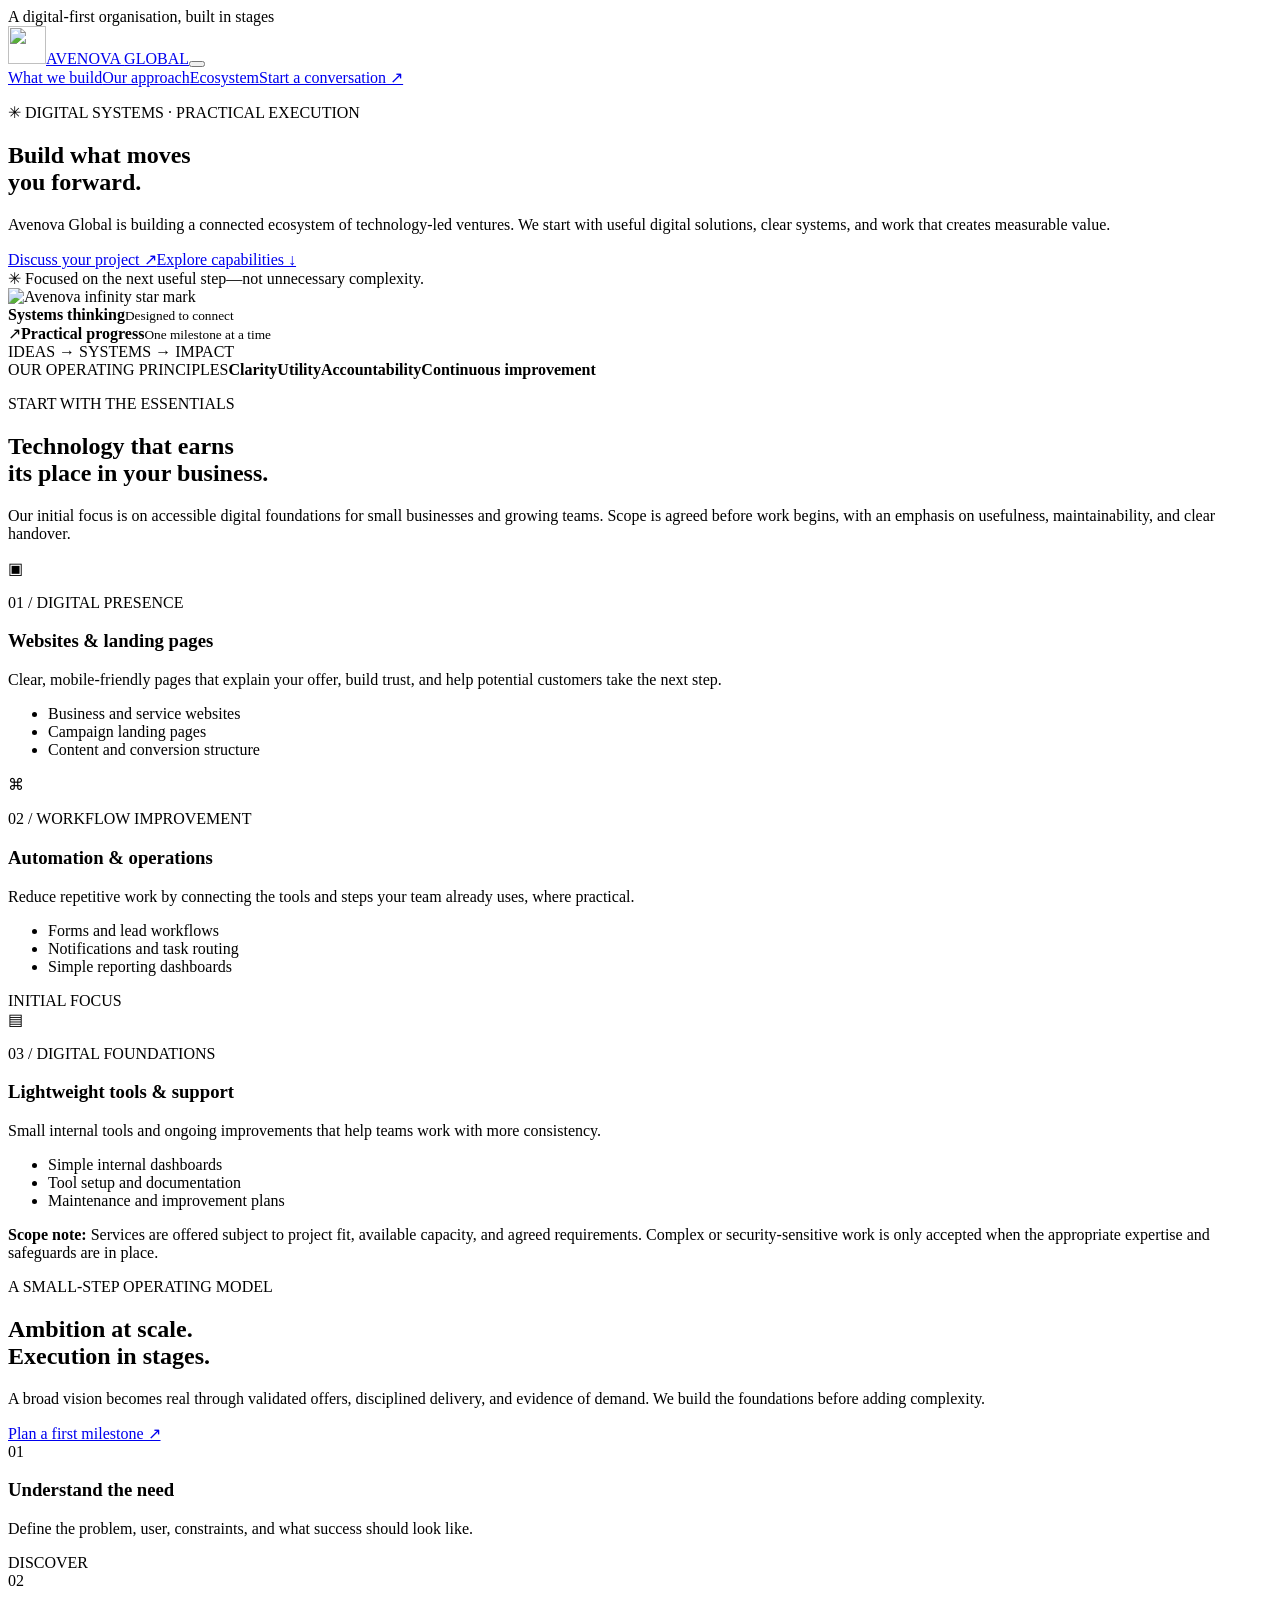
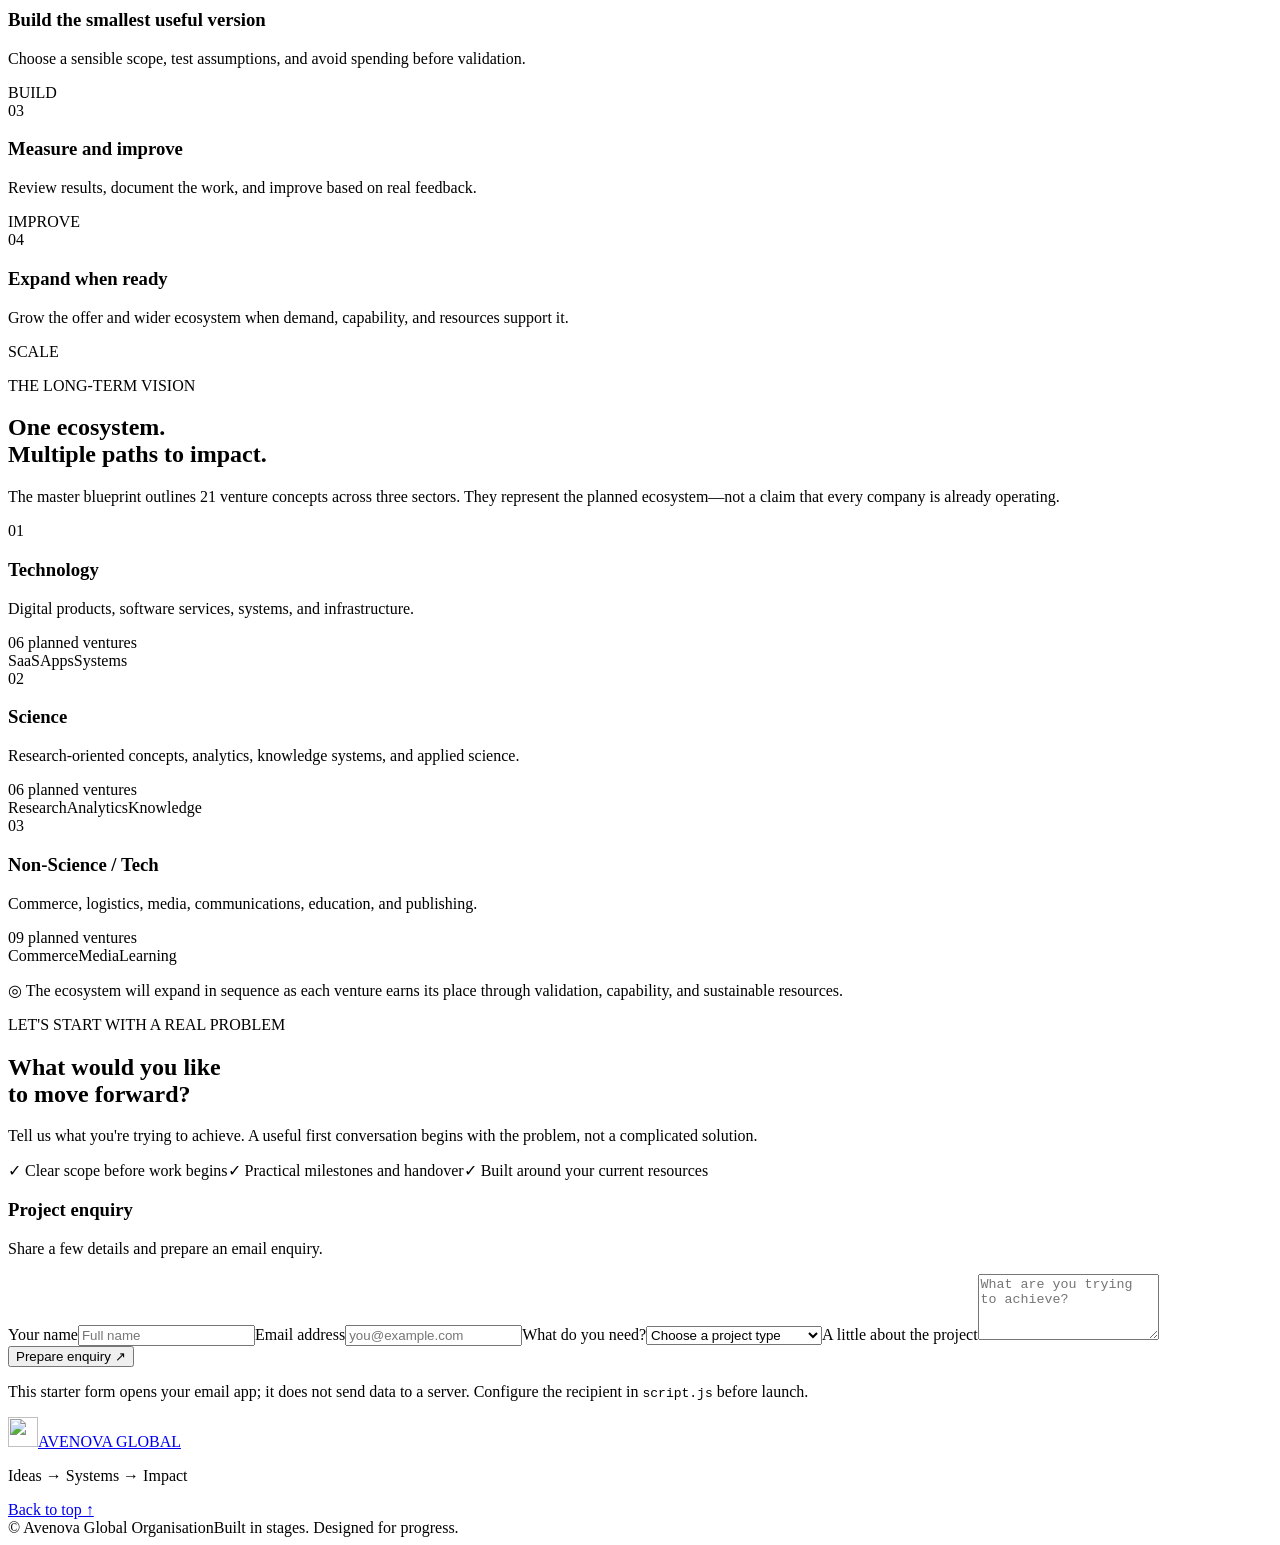
==== index.html @ 7814b593 "Add Avenova Global starter website" ====
<!doctype html>
<html lang="en">
<head>
<meta charset="utf-8"><meta name="viewport" content="width=device-width, initial-scale=1">
<meta name="theme-color" content="#0B192C">
<meta name="description" content="Avenova Global builds practical digital systems, websites, workflow automations, and software foundations for ambitious organisations.">
<title>Avenova Global — Build what moves you forward</title>
<link rel="icon" href="assets/avenova-mark.svg" type="image/svg+xml">
<link rel="preconnect" href="https://fonts.googleapis.com"><link rel="preconnect" href="https://fonts.gstatic.com" crossorigin>
<link href="https://fonts.googleapis.com/css2?family=DM+Sans:wght@400;500;600;700&family=Manrope:wght@400;500;600;700;800&display=swap" rel="stylesheet">
<link rel="stylesheet" href="styles.css">
</head>
<body>
<div class="announcement"><span class="status-dot"></span> A digital-first organisation, built in stages</div>
<header class="site-header"><a class="brand" href="#top"><img src="assets/avenova-mark.svg" alt="" width="38" height="38"><span>AVENOVA <span class="brand-light">GLOBAL</span></span></a><button class="menu-toggle" aria-label="Toggle navigation" aria-expanded="false"><span></span><span></span></button><nav class="nav-links" aria-label="Main navigation"><a href="#services">What we build</a><a href="#approach">Our approach</a><a href="#ecosystem">Ecosystem</a><a class="nav-cta" href="#contact">Start a conversation ↗</a></nav></header>
<main id="top">
<section class="hero section-shell"><div class="hero-copy"><p class="eyebrow">✳ DIGITAL SYSTEMS · PRACTICAL EXECUTION</p><h1>Build what moves<br>you <span class="gradient-text">forward.</span></h1><p class="hero-lede">Avenova Global is building a connected ecosystem of technology-led ventures. We start with useful digital solutions, clear systems, and work that creates measurable value.</p><div class="hero-actions"><a class="button button-primary" href="#contact">Discuss your project ↗</a><a class="text-link" href="#services">Explore capabilities ↓</a></div><div class="hero-note">✳ Focused on the next useful step—not unnecessary complexity.</div></div><div class="hero-visual" aria-label="Abstract Avenova brand illustration"><div class="orb orb-one"></div><div class="orb orb-two"></div><div class="visual-grid"></div><div class="orbit orbit-a"></div><div class="orbit orbit-b"></div><div class="core-mark"><img src="assets/avenova-mark.svg" alt="Avenova infinity star mark"></div><div class="float-card card-top"><span class="mini-pulse"></span><span><b>Systems thinking</b><small>Designed to connect</small></span></div><div class="float-card card-bottom"><span class="card-symbol">↗</span><span><b>Practical progress</b><small>One milestone at a time</small></span></div><div class="visual-caption">IDEAS → SYSTEMS → IMPACT</div></div></section>
<section class="trust-strip"><div class="section-shell strip-inner"><span>OUR OPERATING PRINCIPLES</span><b>Clarity</b><i></i><b>Utility</b><i></i><b>Accountability</b><i></i><b>Continuous improvement</b></div></section>
<section class="section-shell section-block" id="services"><div class="section-heading"><p class="eyebrow">START WITH THE ESSENTIALS</p><h2>Technology that earns<br>its place in your business.</h2><p class="section-intro">Our initial focus is on accessible digital foundations for small businesses and growing teams. Scope is agreed before work begins, with an emphasis on usefulness, maintainability, and clear handover.</p></div><div class="service-grid">
<article class="service-card"><div class="service-icon">▣</div><p class="card-kicker">01 / DIGITAL PRESENCE</p><h3>Websites & landing pages</h3><p>Clear, mobile-friendly pages that explain your offer, build trust, and help potential customers take the next step.</p><ul><li>Business and service websites</li><li>Campaign landing pages</li><li>Content and conversion structure</li></ul></article>
<article class="service-card featured-card"><div class="service-icon">⌘</div><p class="card-kicker">02 / WORKFLOW IMPROVEMENT</p><h3>Automation & operations</h3><p>Reduce repetitive work by connecting the tools and steps your team already uses, where practical.</p><ul><li>Forms and lead workflows</li><li>Notifications and task routing</li><li>Simple reporting dashboards</li></ul><span class="featured-tag">INITIAL FOCUS</span></article>
<article class="service-card"><div class="service-icon">▤</div><p class="card-kicker">03 / DIGITAL FOUNDATIONS</p><h3>Lightweight tools & support</h3><p>Small internal tools and ongoing improvements that help teams work with more consistency.</p><ul><li>Simple internal dashboards</li><li>Tool setup and documentation</li><li>Maintenance and improvement plans</li></ul></article></div><p class="scope-note"><strong>Scope note:</strong> Services are offered subject to project fit, available capacity, and agreed requirements. Complex or security-sensitive work is only accepted when the appropriate expertise and safeguards are in place.</p></section>
<section class="dark-section" id="approach"><div class="section-shell approach-layout"><div><p class="eyebrow">A SMALL-STEP OPERATING MODEL</p><h2>Ambition at scale.<br><span class="gradient-text">Execution in stages.</span></h2><p class="approach-intro">A broad vision becomes real through validated offers, disciplined delivery, and evidence of demand. We build the foundations before adding complexity.</p><a class="button button-outline" href="#contact">Plan a first milestone ↗</a></div><div class="steps-list"><div class="step"><span class="step-number">01</span><div><h3>Understand the need</h3><p>Define the problem, user, constraints, and what success should look like.</p></div><span class="step-status">DISCOVER</span></div><div class="step"><span class="step-number">02</span><div><h3>Build the smallest useful version</h3><p>Choose a sensible scope, test assumptions, and avoid spending before validation.</p></div><span class="step-status">BUILD</span></div><div class="step"><span class="step-number">03</span><div><h3>Measure and improve</h3><p>Review results, document the work, and improve based on real feedback.</p></div><span class="step-status">IMPROVE</span></div><div class="step"><span class="step-number">04</span><div><h3>Expand when ready</h3><p>Grow the offer and wider ecosystem when demand, capability, and resources support it.</p></div><span class="step-status">SCALE</span></div></div></div></section>
<section class="section-shell section-block ecosystem" id="ecosystem"><div class="section-heading split-heading"><div><p class="eyebrow">THE LONG-TERM VISION</p><h2>One ecosystem.<br>Multiple paths to impact.</h2></div><p class="section-intro">The master blueprint outlines 21 venture concepts across three sectors. They represent the planned ecosystem—not a claim that every company is already operating.</p></div><div class="sector-grid"><article class="sector-card"><div class="sector-top"><span class="sector-index">01</span><span class="sector-dot teal"></span></div><h3>Technology</h3><p>Digital products, software services, systems, and infrastructure.</p><div class="sector-count">06 <span>planned ventures</span></div><div class="sector-tags"><span>SaaS</span><span>Apps</span><span>Systems</span></div></article><article class="sector-card"><div class="sector-top"><span class="sector-index">02</span><span class="sector-dot blue"></span></div><h3>Science</h3><p>Research-oriented concepts, analytics, knowledge systems, and applied science.</p><div class="sector-count">06 <span>planned ventures</span></div><div class="sector-tags"><span>Research</span><span>Analytics</span><span>Knowledge</span></div></article><article class="sector-card"><div class="sector-top"><span class="sector-index">03</span><span class="sector-dot silver"></span></div><h3>Non-Science / Tech</h3><p>Commerce, logistics, media, communications, education, and publishing.</p><div class="sector-count">09 <span>planned ventures</span></div><div class="sector-tags"><span>Commerce</span><span>Media</span><span>Learning</span></div></article></div><p class="ecosystem-footnote">◎ The ecosystem will expand in sequence as each venture earns its place through validation, capability, and sustainable resources.</p></section>
<section class="contact-section" id="contact"><div class="section-shell contact-layout"><div><p class="eyebrow">LET'S START WITH A REAL PROBLEM</p><h2>What would you like<br>to move forward?</h2><p class="contact-copy">Tell us what you're trying to achieve. A useful first conversation begins with the problem, not a complicated solution.</p><div class="contact-points"><span>✓ Clear scope before work begins</span><span>✓ Practical milestones and handover</span><span>✓ Built around your current resources</span></div></div><form class="contact-form" id="contact-form"><div class="form-heading"><h3>Project enquiry</h3><p>Share a few details and prepare an email enquiry.</p></div><label for="name">Your name</label><input id="name" name="name" required autocomplete="name" placeholder="Full name"><label for="email">Email address</label><input id="email" name="email" type="email" required autocomplete="email" placeholder="you@example.com"><label for="project">What do you need?</label><select id="project" name="project" required><option value="">Choose a project type</option><option>Website or landing page</option><option>Workflow automation</option><option>Dashboard or internal tool</option><option>Digital strategy / other</option></select><label for="details">A little about the project</label><textarea id="details" name="details" rows="4" required placeholder="What are you trying to achieve?"></textarea><button class="button button-primary form-submit" type="submit">Prepare enquiry ↗</button><p class="form-disclaimer">This starter form opens your email app; it does not send data to a server. Configure the recipient in <code>script.js</code> before launch.</p><p class="form-message" id="form-message" role="status" aria-live="polite"></p></form></div></section>
</main>
<footer class="site-footer"><div class="section-shell footer-main"><a class="brand footer-brand" href="#top"><img src="assets/avenova-mark.svg" alt="" width="30" height="30"><span>AVENOVA <span class="brand-light">GLOBAL</span></span></a><p>Ideas → Systems → Impact</p><a class="back-top" href="#top">Back to top ↑</a></div><div class="section-shell footer-bottom"><span>© <span id="year"></span> Avenova Global Organisation</span><span>Built in stages. Designed for progress.</span></div></footer>
<script src="script.js"></script>
</body></html>
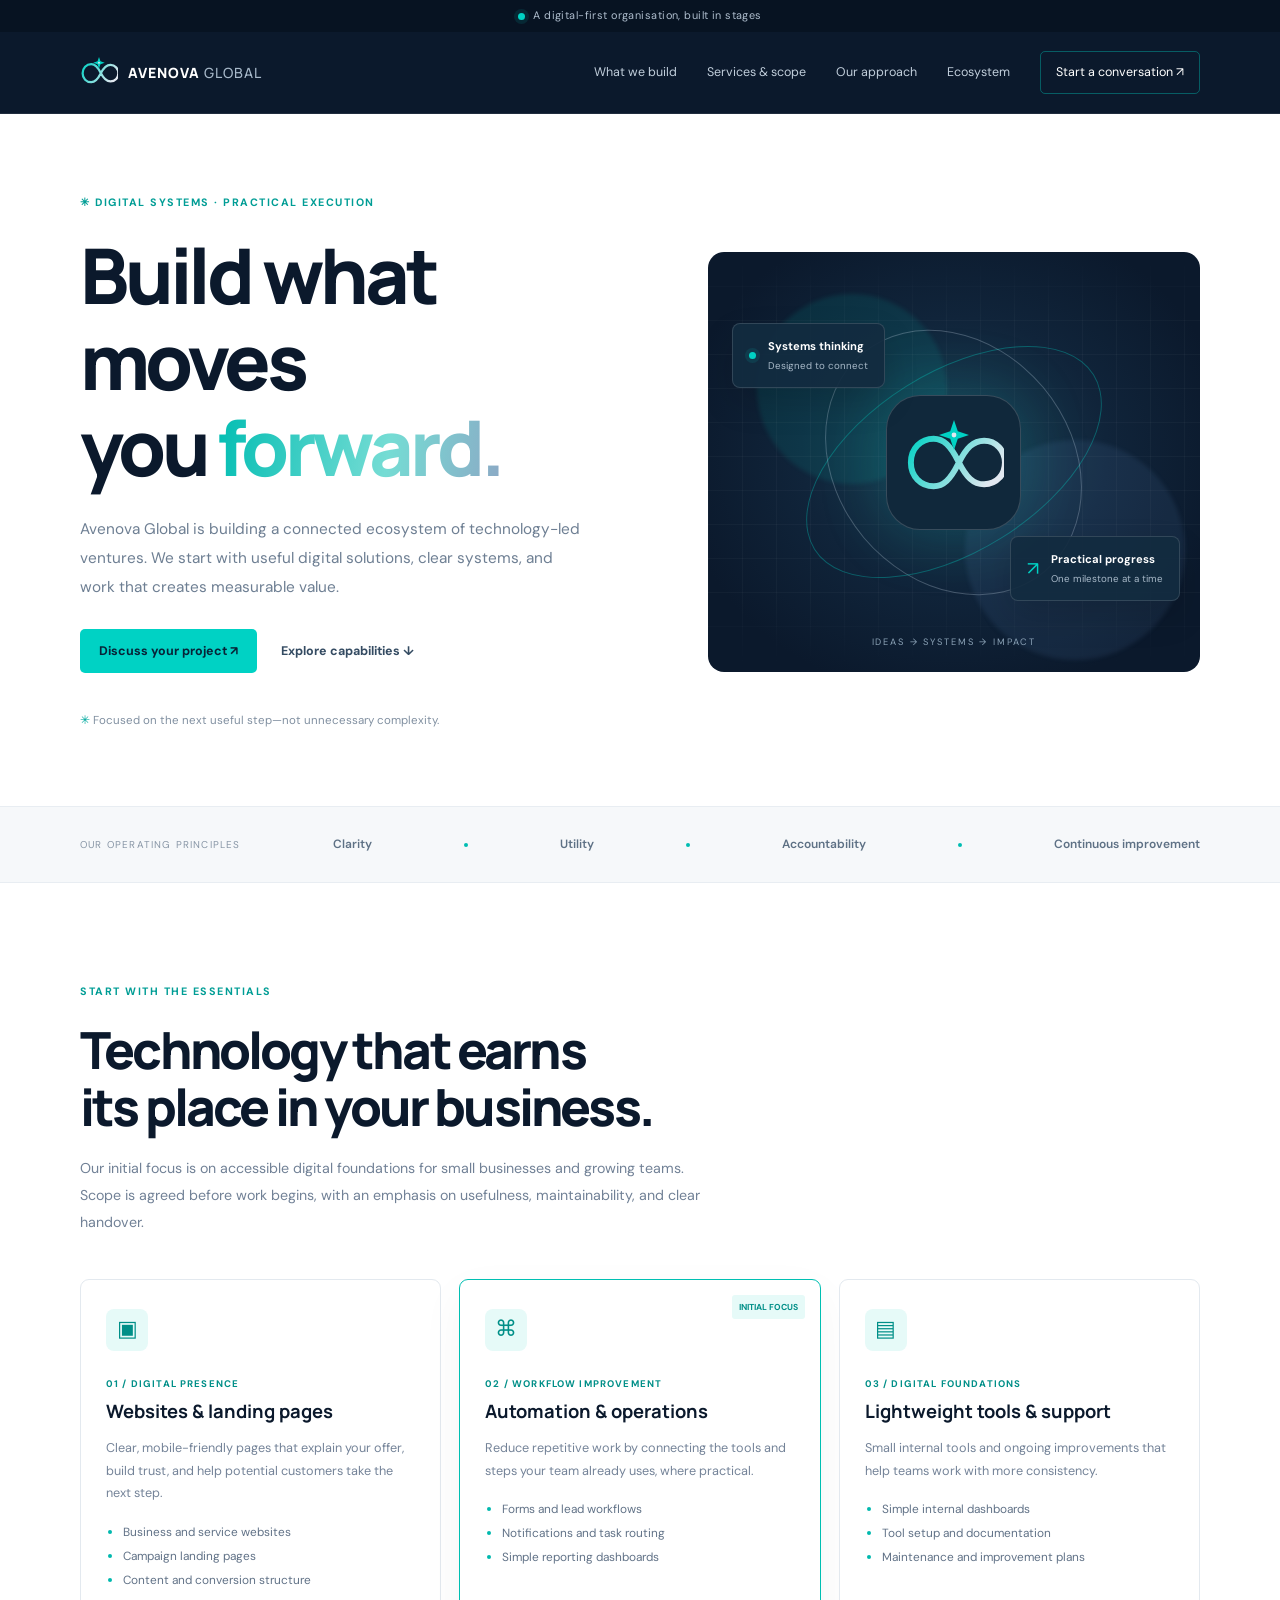
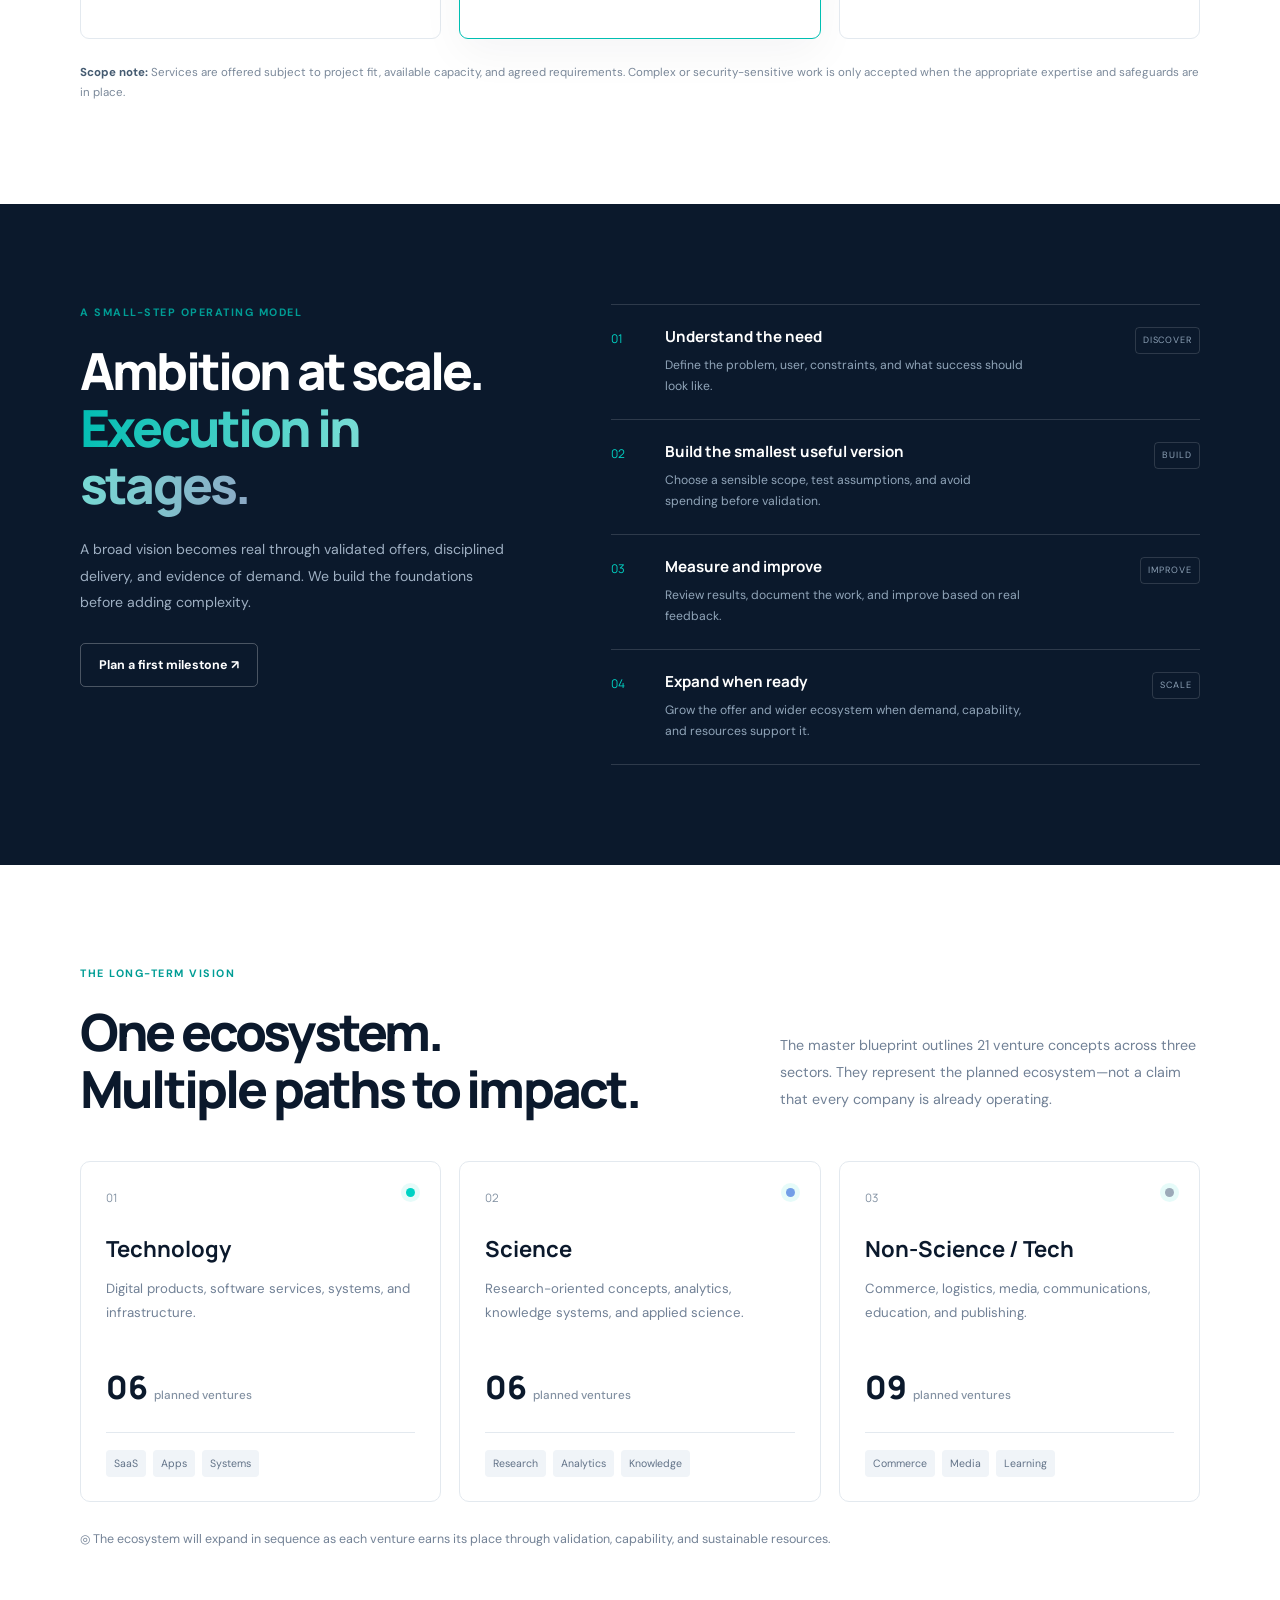
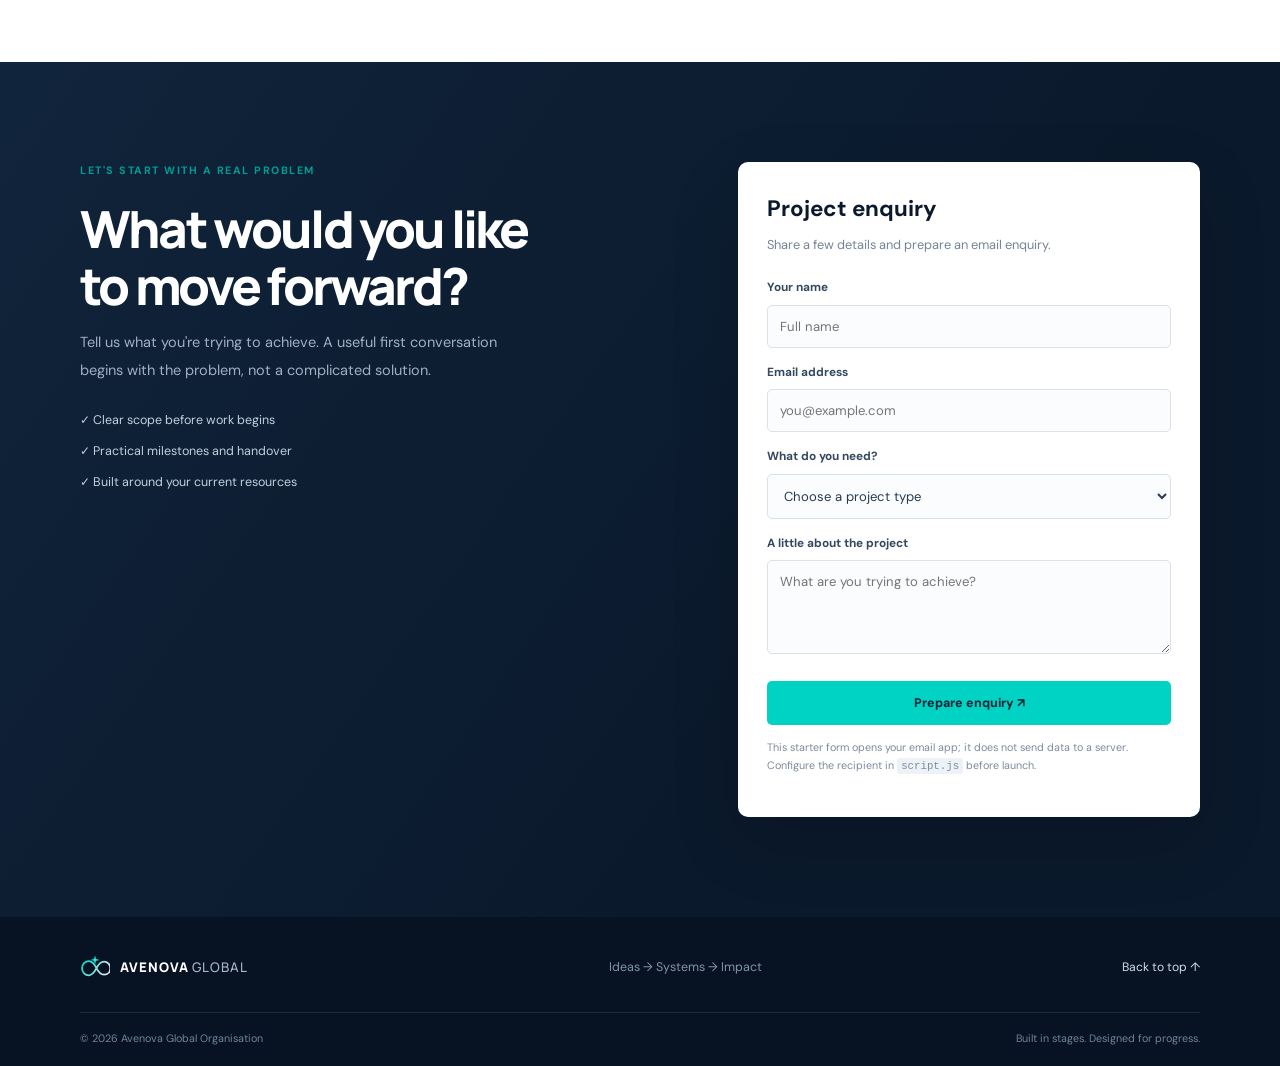
==== commit 0e942ce5: "Add services and scope page to primary navigation" ====
--- a/index.html
+++ b/index.html
@@ -12,7 +12,7 @@
 </head>
 <body>
 <div class="announcement"><span class="status-dot"></span> A digital-first organisation, built in stages</div>
-<header class="site-header"><a class="brand" href="#top"><img src="assets/avenova-mark.svg" alt="" width="38" height="38"><span>AVENOVA <span class="brand-light">GLOBAL</span></span></a><button class="menu-toggle" aria-label="Toggle navigation" aria-expanded="false"><span></span><span></span></button><nav class="nav-links" aria-label="Main navigation"><a href="#services">What we build</a><a href="#approach">Our approach</a><a href="#ecosystem">Ecosystem</a><a class="nav-cta" href="#contact">Start a conversation ↗</a></nav></header>
+<header class="site-header"><a class="brand" href="#top"><img src="assets/avenova-mark.svg" alt="" width="38" height="38"><span>AVENOVA <span class="brand-light">GLOBAL</span></span></a><button class="menu-toggle" aria-label="Toggle navigation" aria-expanded="false"><span></span><span></span></button><nav class="nav-links" aria-label="Main navigation"><a href="#services">What we build</a><a href="services.html">Services & scope</a><a href="#approach">Our approach</a><a href="#ecosystem">Ecosystem</a><a class="nav-cta" href="#contact">Start a conversation ↗</a></nav></header>
 <main id="top">
 <section class="hero section-shell"><div class="hero-copy"><p class="eyebrow">✳ DIGITAL SYSTEMS · PRACTICAL EXECUTION</p><h1>Build what moves<br>you <span class="gradient-text">forward.</span></h1><p class="hero-lede">Avenova Global is building a connected ecosystem of technology-led ventures. We start with useful digital solutions, clear systems, and work that creates measurable value.</p><div class="hero-actions"><a class="button button-primary" href="#contact">Discuss your project ↗</a><a class="text-link" href="#services">Explore capabilities ↓</a></div><div class="hero-note">✳ Focused on the next useful step—not unnecessary complexity.</div></div><div class="hero-visual" aria-label="Abstract Avenova brand illustration"><div class="orb orb-one"></div><div class="orb orb-two"></div><div class="visual-grid"></div><div class="orbit orbit-a"></div><div class="orbit orbit-b"></div><div class="core-mark"><img src="assets/avenova-mark.svg" alt="Avenova infinity star mark"></div><div class="float-card card-top"><span class="mini-pulse"></span><span><b>Systems thinking</b><small>Designed to connect</small></span></div><div class="float-card card-bottom"><span class="card-symbol">↗</span><span><b>Practical progress</b><small>One milestone at a time</small></span></div><div class="visual-caption">IDEAS → SYSTEMS → IMPACT</div></div></section>
 <section class="trust-strip"><div class="section-shell strip-inner"><span>OUR OPERATING PRINCIPLES</span><b>Clarity</b><i></i><b>Utility</b><i></i><b>Accountability</b><i></i><b>Continuous improvement</b></div></section>
--- a/styles.css
+++ b/styles.css
@@ -0,0 +1 @@
+:root{--navy:#0B192C;--teal:#00D2C4;--silver:#E2E8F0;--ink:#172b42;--muted:#728297;--line:#e3e9ef;--font:"DM Sans",Arial,sans-serif;--display:"Manrope",Arial,sans-serif}*{box-sizing:border-box}html{scroll-behavior:smooth;scroll-padding-top:90px}body{margin:0;font-family:var(--font);color:var(--ink);background:#fff;line-height:1.65}a{color:inherit;text-decoration:none}.section-shell{width:min(1120px,calc(100% - 48px));margin:auto}.announcement{height:32px;display:flex;align-items:center;justify-content:center;gap:8px;background:#071322;color:#aebdcd;font-size:.68rem;letter-spacing:.04em}.status-dot,.mini-pulse{width:7px;height:7px;border-radius:50%;background:var(--teal);display:inline-block;box-shadow:0 0 0 4px #00d2c41c}.site-header{height:82px;background:var(--navy);display:flex;align-items:center;justify-content:space-between;padding:0 max(24px,calc((100vw - 1120px)/2));position:sticky;top:0;z-index:10;border-bottom:1px solid #ffffff16}.brand{display:flex;align-items:center;gap:10px;color:white;font-family:var(--display);font-size:.88rem;font-weight:800;letter-spacing:.07em}.brand img{object-fit:contain}.brand-light{font-weight:500;color:#a7b8c9}.nav-links{display:flex;align-items:center;gap:30px;color:#c1cedb;font-size:.78rem}.nav-links a:hover,.text-link:hover{color:var(--teal)}.nav-cta{padding:10px 15px;border:1px solid #00d2c45e;border-radius:5px;color:white}.menu-toggle{display:none;background:none;border:0}.hero{min-height:590px;padding-top:80px;padding-bottom:76px;display:grid;grid-template-columns:1.08fr .92fr;gap:50px;align-items:center}.eyebrow{font-size:.67rem;letter-spacing:.14em;font-weight:700;color:#009d95;margin:0 0 20px}.hero h1,.section-heading h2,.approach-layout h2,.contact-layout h2{font-family:var(--display);font-weight:800;line-height:1.12;letter-spacing:-.055em;margin:0;color:var(--navy)}.hero h1{font-size:clamp(3.4rem,6vw,5.3rem)}.gradient-text{background:linear-gradient(100deg,#00bdb2,#75dcd4 60%,#8ca8c5);-webkit-background-clip:text;background-clip:text;color:transparent}.hero-lede{max-width:510px;color:#6e7f93;font-size:.96rem;line-height:1.9;margin:25px 0 27px}.hero-actions{display:flex;align-items:center;gap:24px;flex-wrap:wrap}.button{display:inline-flex;justify-content:center;align-items:center;gap:12px;padding:13px 18px;border-radius:5px;font:700 .78rem var(--font);border:1px solid transparent;cursor:pointer;transition:transform .2s,background .2s}.button:hover{transform:translateY(-2px)}.button-primary{background:var(--teal);color:#082337}.button-primary:hover{background:#45e3d8}.text-link{font-size:.78rem;font-weight:700;color:#344b62}.hero-note{margin-top:38px;color:#8190a1;font-size:.72rem}.hero-note:first-letter{color:#00a99f}.hero-visual{min-height:420px;position:relative;display:grid;place-items:center;overflow:hidden;border-radius:16px;background:radial-gradient(ellipse at 50% 48%,#1b4054 0%,#10243a 44%,#0b192c 80%)}.visual-grid{position:absolute;inset:0;background-image:linear-gradient(#ffffff08 1px,transparent 1px),linear-gradient(90deg,#ffffff08 1px,transparent 1px);background-size:34px 34px;mask-image:linear-gradient(transparent,#000 18%,#000 80%,transparent)}.orb{position:absolute;border-radius:50%;filter:blur(2px)}.orb-one{width:190px;height:190px;background:#00d2c41a;left:10%;top:10%}.orb-two{width:220px;height:220px;background:#7199d11a;right:3%;bottom:3%}.orbit{position:absolute;width:330px;height:180px;border:1px solid #00d2c457;border-radius:50%;transform:rotate(-32deg)}.orbit-b{transform:rotate(50deg);border-color:#d0e1f044;width:285px;height:235px}.core-mark{width:135px;height:135px;border-radius:34px;display:grid;place-items:center;background:#10283b;border:1px solid #ffffff2b;box-shadow:0 0 70px #00d2c42c;z-index:1}.core-mark img{width:100px}.float-card{position:absolute;z-index:2;display:flex;align-items:center;gap:12px;padding:13px 16px;border:1px solid #ffffff22;border-radius:8px;background:#132c40ed;color:white;box-shadow:0 15px 35px #0002}.float-card b,.float-card small{display:block}.float-card b{font-size:.7rem}.float-card small{font-size:.61rem;color:#a9bac9;margin-top:2px}.card-top{top:17%;left:5%}.card-bottom{right:4%;bottom:17%}.card-symbol{font-size:1.2rem;color:var(--teal)}.visual-caption{position:absolute;bottom:22px;color:#8da4b8;font-size:.58rem;letter-spacing:.2em}.trust-strip{background:#f6f8fa;border-block:1px solid #e8edf2}.strip-inner{display:flex;align-items:center;justify-content:space-between;gap:20px;min-height:75px;color:#5e7185}.strip-inner>span{font-size:.62rem;letter-spacing:.12em;color:#8795a5}.strip-inner b{font-size:.75rem;font-weight:600}.strip-inner i{width:4px;height:4px;background:#00bdb2;border-radius:50%}.section-block{padding:100px 0}.section-heading{max-width:670px;margin-bottom:43px}.section-heading h2,.approach-layout h2,.contact-layout h2{font-size:clamp(2.25rem,4vw,3.35rem)}.section-intro{max-width:620px;color:#718196;font-size:.89rem;line-height:1.9;margin:19px 0 0}.service-grid{display:grid;grid-template-columns:repeat(3,1fr);gap:18px}.service-card{position:relative;border:1px solid var(--line);border-radius:9px;padding:29px 25px;min-height:360px;background:white}.featured-card{border-color:#00bfb2;box-shadow:0 15px 45px #0b192c0b}.service-icon{display:grid;place-items:center;width:42px;height:42px;border-radius:8px;background:#e6faf8;color:#008f88;font-size:1.4rem}.card-kicker{margin:25px 0 8px;color:#008f88;font-size:.6rem;font-weight:700;letter-spacing:.12em}.service-card h3,.step h3,.sector-card h3{font-family:var(--display);color:var(--navy);font-size:1.15rem;line-height:1.35;margin:0 0 12px}.service-card>p:not(.card-kicker){font-size:.79rem;line-height:1.8;color:#748398}.service-card ul{padding-left:17px;color:#617287;font-size:.74rem;line-height:2;margin-top:16px}.service-card li::marker{color:#00b9ae}.featured-tag{position:absolute;top:15px;right:15px;font-size:.54rem;font-weight:700;color:#008f88;background:#e6faf8;padding:5px 7px;border-radius:3px}.scope-note{font-size:.72rem;line-height:1.8;color:#7b899a;margin:24px 0 0}.scope-note strong{color:#455b71}.dark-section{background:var(--navy);color:white;padding:100px 0}.approach-layout{display:grid;grid-template-columns:.85fr 1.15fr;gap:95px;align-items:start}.approach-layout h2{color:white}.approach-intro{color:#9fb0c3;font-size:.88rem;line-height:1.9;margin:22px 0 27px}.button-outline{border-color:#ffffff42;color:white}.button-outline:hover{border-color:var(--teal)}.steps-list{border-top:1px solid #ffffff25}.step{display:grid;grid-template-columns:38px 1fr auto;gap:16px;padding:22px 0;border-bottom:1px solid #ffffff25;align-items:start}.step-number{font-family:var(--display);font-size:.75rem;color:var(--teal);padding-top:2px}.step h3{font-size:.95rem;color:white;margin-bottom:7px}.step p{font-size:.76rem;line-height:1.75;color:#91a5b9;margin:0;max-width:360px}.step-status{font-size:.57rem;letter-spacing:.1em;color:#8da1b6;border:1px solid #ffffff24;border-radius:4px;padding:5px 7px}.split-heading{display:flex;justify-content:space-between;align-items:end;gap:40px;max-width:none}.split-heading .section-intro{max-width:420px;padding-bottom:5px}.sector-grid{display:grid;grid-template-columns:repeat(3,1fr);gap:18px}.sector-card{background:white;border:1px solid var(--line);border-radius:10px;padding:26px 25px 24px}.sector-top{display:flex;justify-content:space-between;margin-bottom:27px}.sector-index{font-family:var(--display);font-size:.72rem;color:#8392a3}.sector-dot{width:9px;height:9px;border-radius:50%;background:var(--teal);box-shadow:0 0 0 5px #00d2c419}.sector-dot.blue{background:#729ee7}.sector-dot.silver{background:#9ba9b8}.sector-card h3{font-size:1.38rem;margin-bottom:10px}.sector-card>p{font-size:.83rem;color:#718196;min-height:56px;line-height:1.8}.sector-count{font-family:var(--display);font-weight:800;font-size:2rem;color:var(--navy);padding:15px 0 18px;border-bottom:1px solid var(--line)}.sector-count span{font-family:var(--font);font-size:.73rem;font-weight:500;color:#8391a2}.sector-tags{display:flex;gap:7px;flex-wrap:wrap;padding-top:17px}.sector-tags span{font-size:.66rem;background:#f0f4f8;border-radius:4px;padding:5px 8px;color:#617287}.ecosystem-footnote{margin-top:27px;font-size:.78rem;color:#738296}.contact-section{background:linear-gradient(125deg,#10243b,#0b192c 65%);color:white;padding:100px 0}.contact-layout{display:grid;grid-template-columns:1fr .82fr;gap:95px;align-items:start}.contact-layout h2{color:white}.contact-copy{max-width:460px;color:#9fb0c3;font-size:.91rem;line-height:1.9}.contact-points{display:flex;flex-direction:column;gap:10px;margin-top:26px;color:#c0d0de;font-size:.78rem}.contact-form{background:#fff;color:var(--ink);padding:29px;border-radius:10px;box-shadow:0 25px 70px #0002}.form-heading h3{font-size:1.4rem;color:var(--navy);margin:0 0 6px}.form-heading p{font-size:.8rem;color:#758499;margin:0 0 23px}.contact-form label{display:block;font-size:.74rem;font-weight:700;color:#34485f;margin:15px 0 7px}.contact-form input,.contact-form select,.contact-form textarea{width:100%;border:1px solid #d9e1e9;border-radius:5px;padding:12px;color:#263a50;background:#fbfcfe;font: .82rem var(--font)}.contact-form textarea{resize:vertical}.form-submit{width:100%;margin-top:18px}.form-disclaimer{font-size:.67rem;line-height:1.7;color:#7b8b9d;margin:13px 0 0}.form-disclaimer code{background:#edf2f6;padding:2px 4px;border-radius:3px}.form-message{font-size:.78rem;color:#087e75;overflow-wrap:anywhere}.site-footer{background:#071322;color:#9badc0;padding:28px 0 18px}.footer-main{display:flex;align-items:center;justify-content:space-between;gap:20px;padding-bottom:22px;border-bottom:1px solid #ffffff18}.footer-brand{font-size:.83rem}.footer-main>p{font-size:.78rem;color:#8194a9}.back-top{font-size:.76rem;color:#d1dce7}.footer-bottom{display:flex;justify-content:space-between;gap:20px;padding-top:17px;font-size:.67rem;color:#6f849a}@media(max-width:900px){.nav-links{gap:17px}.hero{grid-template-columns:1fr .85fr}.hero-visual{min-height:370px}.approach-layout,.contact-layout{gap:40px}.strip-inner{justify-content:center;flex-wrap:wrap;padding:18px 0}.strip-inner>span{width:100%;text-align:center}}@media(max-width:700px){.section-shell{width:calc(100% - 36px)}.site-header{height:72px;padding:0 18px}.menu-toggle{display:flex;flex-direction:column;gap:5px;padding:10px}.menu-toggle span{width:23px;height:2px;background:white;display:block}.nav-links{display:none;position:absolute;top:72px;left:0;right:0;background:#0b192c;padding:18px;flex-direction:column;align-items:stretch;gap:0;border-top:1px solid #ffffff18}.nav-links.open{display:flex}.nav-links a{padding:13px 8px}.nav-cta{text-align:center;margin-top:8px}.hero{width:100%;padding:58px 18px 48px;grid-template-columns:1fr;gap:32px}.hero h1{font-size:clamp(3rem,13vw,4.5rem)}.hero-visual{min-height:340px}.core-mark{width:116px;height:116px}.core-mark img{width:84px}.orbit-a,.orbit-b{width:270px;height:140px}.float-card{padding:10px 12px}.card-top{left:4%;top:12%}.card-bottom{right:3%;bottom:14%}.hero-note{margin-top:30px}.strip-inner{gap:12px 16px}.section-block{padding:72px 0}.section-heading{margin-bottom:30px}.service-grid,.sector-grid{grid-template-columns:1fr}.service-card{min-height:0;padding:25px}.dark-section,.contact-section{padding:72px 0}.approach-layout,.contact-layout{grid-template-columns:1fr;gap:42px}.step{grid-template-columns:33px 1fr;gap:11px}.step-status{grid-column:2;justify-self:start;margin-top:-3px}.split-heading{display:block}.split-heading .section-intro{margin-top:18px}.sector-card>p{min-height:0}.contact-form{padding:23px 19px}.footer-main{flex-wrap:wrap}.footer-main>p{order:3;width:100%}.footer-bottom{flex-direction:column;gap:5px}}@media(prefers-reduced-motion:reduce){html{scroll-behavior:auto}*,*::before,*::after{transition:none!important}}
